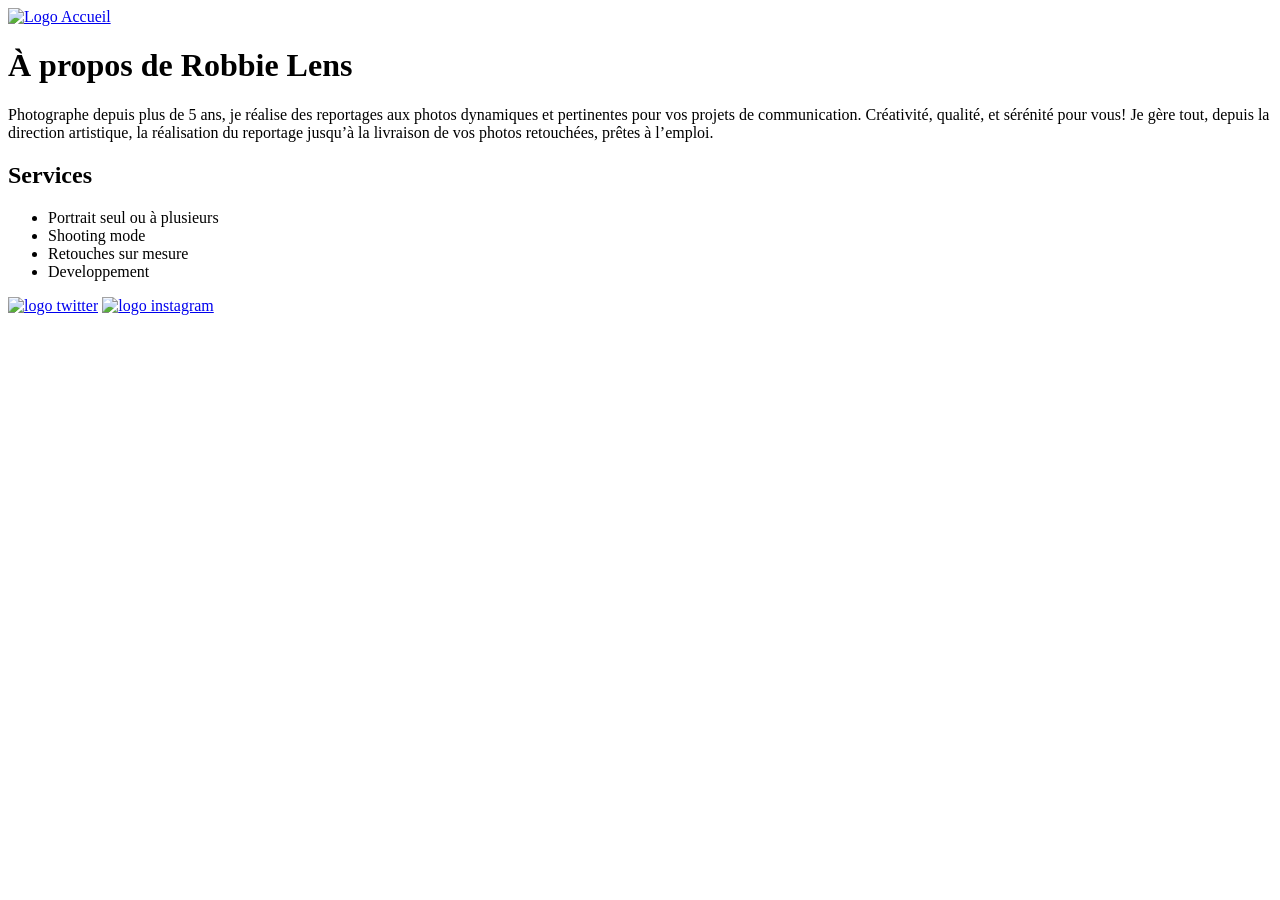
==== a-propos.html @ 66fef2c3 "i add 2 img" ====
<!DOCTYPE html>
<html lang="fr">

<head>
    <meta charset="utf-8">
    <title>À propos - Robbie Lens Photographie</title>
</head>

<body>
    <a href="index.html"><img src="images/logo.png" alt="Logo Accueil"></a>
    <h1>À propos de Robbie Lens</h1>
    <p>
        Photographe depuis plus de 5 ans, je réalise des reportages aux photos dynamiques et pertinentes pour vos
        projets de communication. Créativité, qualité, et sérénité pour vous! Je gère tout, depuis la direction
        artistique, la réalisation du reportage jusqu’à la livraison de vos photos retouchées, prêtes à l’emploi.
    </p>
    <h2>Services</h2>
    <!--  -->
    <ul>
        <li>Portrait seul ou à plusieurs</li>
        <li>Shooting mode</li>
        <li>Retouches sur mesure</li>
        <li>Developpement</li>
    </ul>
    <a target="_blank" href="https://twitter.com/"><img src="images/twitter.png" alt="logo twitter"></a>
    <a target="_blank" href="https://www.instagram.com/"><img src="images/instagram.png" alt="logo instagram"></a>
</body>

</html>
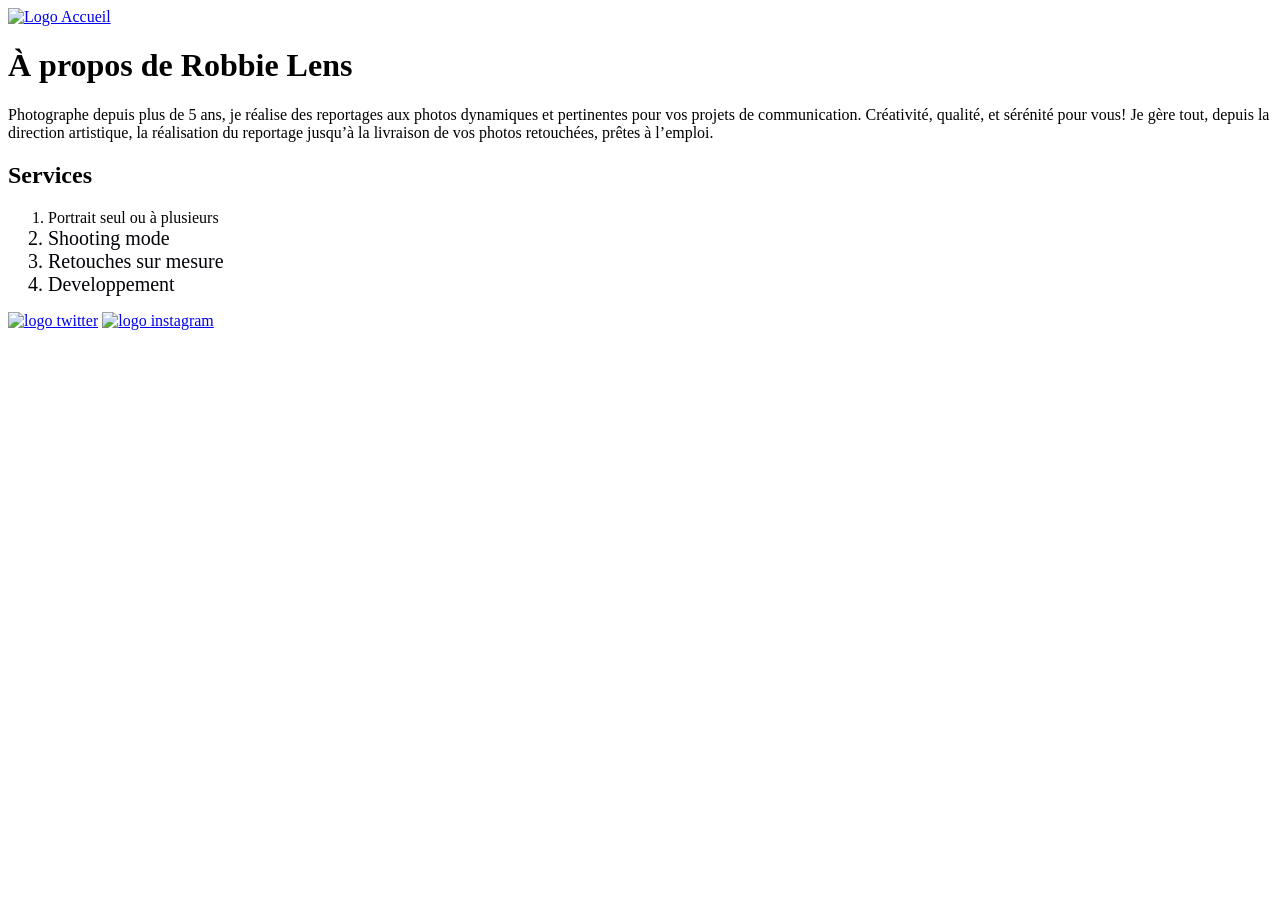
==== commit 056044b1: "i add link to img" ====
--- a/a-propos.html
+++ b/a-propos.html
@@ -4,6 +4,7 @@
 <head>
     <meta charset="utf-8">
     <title>À propos - Robbie Lens Photographie</title>
+    <link rel="stylesheet" href="styles.css">
 </head>
 
 <body>
@@ -16,14 +17,14 @@
     </p>
     <h2>Services</h2>
     <!--  -->
-    <ul>
+    <ol>
         <li>Portrait seul ou à plusieurs</li>
-        <li>Shooting mode</li>
-        <li>Retouches sur mesure</li>
-        <li>Developpement</li>
-    </ul>
+        <li class="intro">Shooting mode</li>
+        <li class="intro">Retouches sur mesure</li>
+        <li class="intro">Developpement</li>
+    </ol>
     <a target="_blank" href="https://twitter.com/"><img src="images/twitter.png" alt="logo twitter"></a>
-    <a target="_blank" href="https://www.instagram.com/"><img src="images/instagram.png" alt="logo instagram"></a>
+    <a target="_blank" href="https://www.instagram.com/"><img src="images/instagram.png" alt="logo instagram"></a> 
 </body>
 
 </html>
--- a/styles.css
+++ b/styles.css
@@ -0,0 +1,6 @@
+.intro {
+    color: rgb(2, 1, 7);
+    font-size: 20px;
+    font-family: 'Lobster', cursive;
+}
+
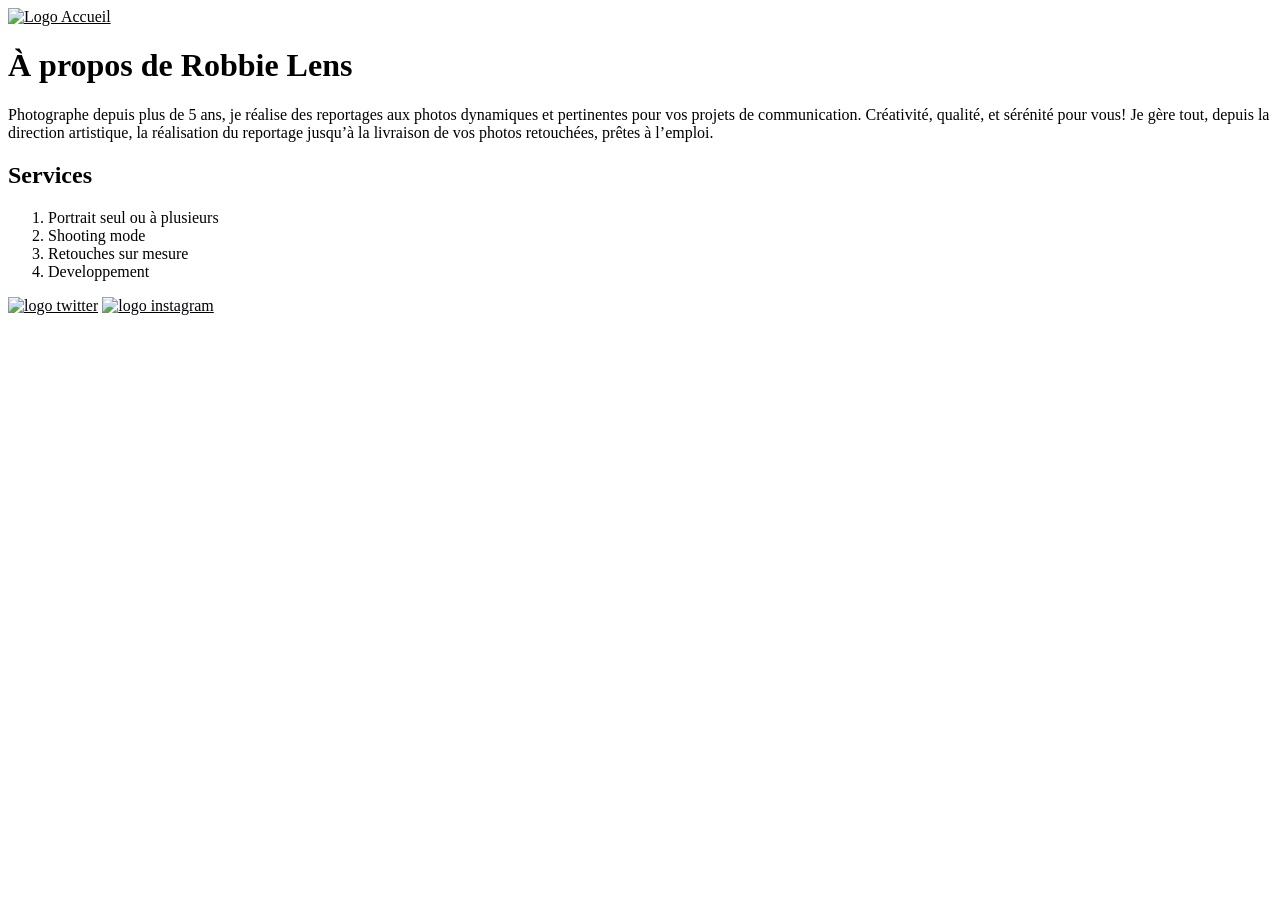
==== commit 85477949: "i add class.css and color" ====
--- a/a-propos.html
+++ b/a-propos.html
@@ -19,12 +19,15 @@
     <!--  -->
     <ol>
         <li>Portrait seul ou à plusieurs</li>
-        <li class="intro">Shooting mode</li>
-        <li class="intro">Retouches sur mesure</li>
-        <li class="intro">Developpement</li>
+        <li>Shooting mode</li>
+        <li>Retouches sur mesure</li>
+        <li>Developpement</li>
     </ol>
-    <a target="_blank" href="https://twitter.com/"><img src="images/twitter.png" alt="logo twitter"></a>
-    <a target="_blank" href="https://www.instagram.com/"><img src="images/instagram.png" alt="logo instagram"></a> 
+    <div>
+        <a target="_blank" href="https://twitter.com/"><img src="images/twitter.png" alt="logo twitter"></a>
+        <a target="_blank" href="https://www.instagram.com/"><img src="images/instagram.png" alt="logo instagram"></a>
+    </div>
+
 </body>
 
 </html>
--- a/styles.css
+++ b/styles.css
@@ -4,3 +4,10 @@
     font-family: 'Lobster', cursive;
 }
 
+a {
+    color: rgb(2, 1, 7);
+}
+
+span {
+    color: #A5B4FC;
+}
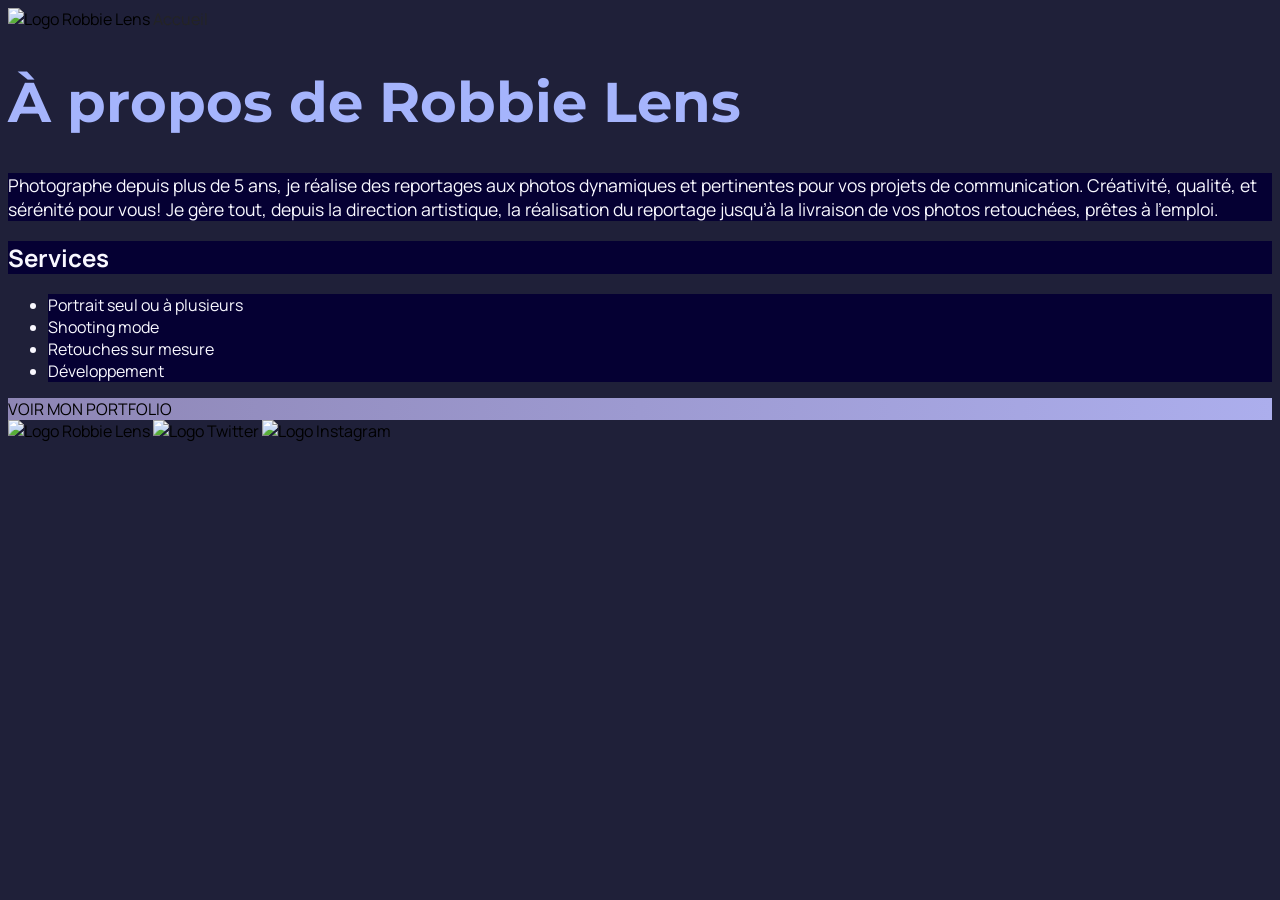
==== commit 87aa3071: "i used background" ====
--- a/a-propos.html
+++ b/a-propos.html
@@ -2,13 +2,21 @@
 <html lang="fr">
 
 <head>
-    <meta charset="utf-8">
+    <meta charset="utf-8" >
     <title>À propos - Robbie Lens Photographie</title>
-    <link rel="stylesheet" href="styles.css">
+    <link href="style.css" rel="stylesheet" >
+    <link rel="preconnect" href="https://fonts.googleapis.com">
+    <link rel="preconnect" href="https://fonts.gstatic.com" crossorigin>
+    <link href="https://fonts.googleapis.com/css2?family=Manrope&family=Montserrat&display=swap" rel="stylesheet">
 </head>
 
 <body>
-    <a href="index.html"><img src="images/logo.png" alt="Logo Accueil"></a>
+    <div>
+        <a href="index.html">
+            <img src="images/logo.png" alt="Logo Robbie Lens" >
+        </a>
+        <a href="index.html" class="liens">Accueil</a>
+    </div>
     <h1>À propos de Robbie Lens</h1>
     <p>
         Photographe depuis plus de 5 ans, je réalise des reportages aux photos dynamiques et pertinentes pour vos
@@ -16,18 +24,28 @@
         artistique, la réalisation du reportage jusqu’à la livraison de vos photos retouchées, prêtes à l’emploi.
     </p>
     <h2>Services</h2>
-    <!--  -->
-    <ol>
+    <ul>
         <li>Portrait seul ou à plusieurs</li>
         <li>Shooting mode</li>
         <li>Retouches sur mesure</li>
-        <li>Developpement</li>
-    </ol>
-    <div>
-        <a target="_blank" href="https://twitter.com/"><img src="images/twitter.png" alt="logo twitter"></a>
-        <a target="_blank" href="https://www.instagram.com/"><img src="images/instagram.png" alt="logo instagram"></a>
+        <li>Développement</li>
+    </ul>
+    <!-- Voici ici le nouvel élément ajouté 👇 -->
+    <div class="pas">
+        <a href="">VOIR MON PORTFOLIO</a>
     </div>
 
+    <div>
+        <a href="index.html">
+            <img src="images/logo.png" alt="Logo Robbie Lens" >
+        </a>
+        <a target="_blank" href="https://twitter.com/">
+            <img src="images/twitter.png" alt="Logo Twitter" >
+        </a>
+        <a target="_blank" href="https://www.instagram.com/">
+            <img src="images/instagram.png" alt="Logo Instagram" >
+        </a>
+    </div>
 </body>
 
 </html>
--- a/style.css
+++ b/style.css
@@ -0,0 +1,44 @@
+body {
+  /* Ici on utilise le sélecteur body pour appliquer une police et une taille par défaut pour les éléments */
+  font-family: 'Manrope', sans-serif;
+  font-size: 1em;
+  background-color: #1F2039;
+}
+
+a {
+  color: black;
+  text-decoration: none;
+}
+
+em {
+  color: #a5b4fc;
+  font-style: normal;
+}
+
+h1 {
+  font-size: 3.5em;
+  color: #a5b4fc;
+  font-family: 'Montserrat', sans-serif;
+}
+
+p {
+  font-size: 1.1em;
+}
+
+div.divtop {
+  background-color: white;
+}
+
+.liens {
+  color: #242424;
+}
+
+p, h2, ul li {
+  color: #F9F8FF;
+  background-color: rgb(5, 0, 51);
+}
+
+.pas {
+  background:linear-gradient(90deg, #8E86B5 , #ACAEED ); ;
+}
+
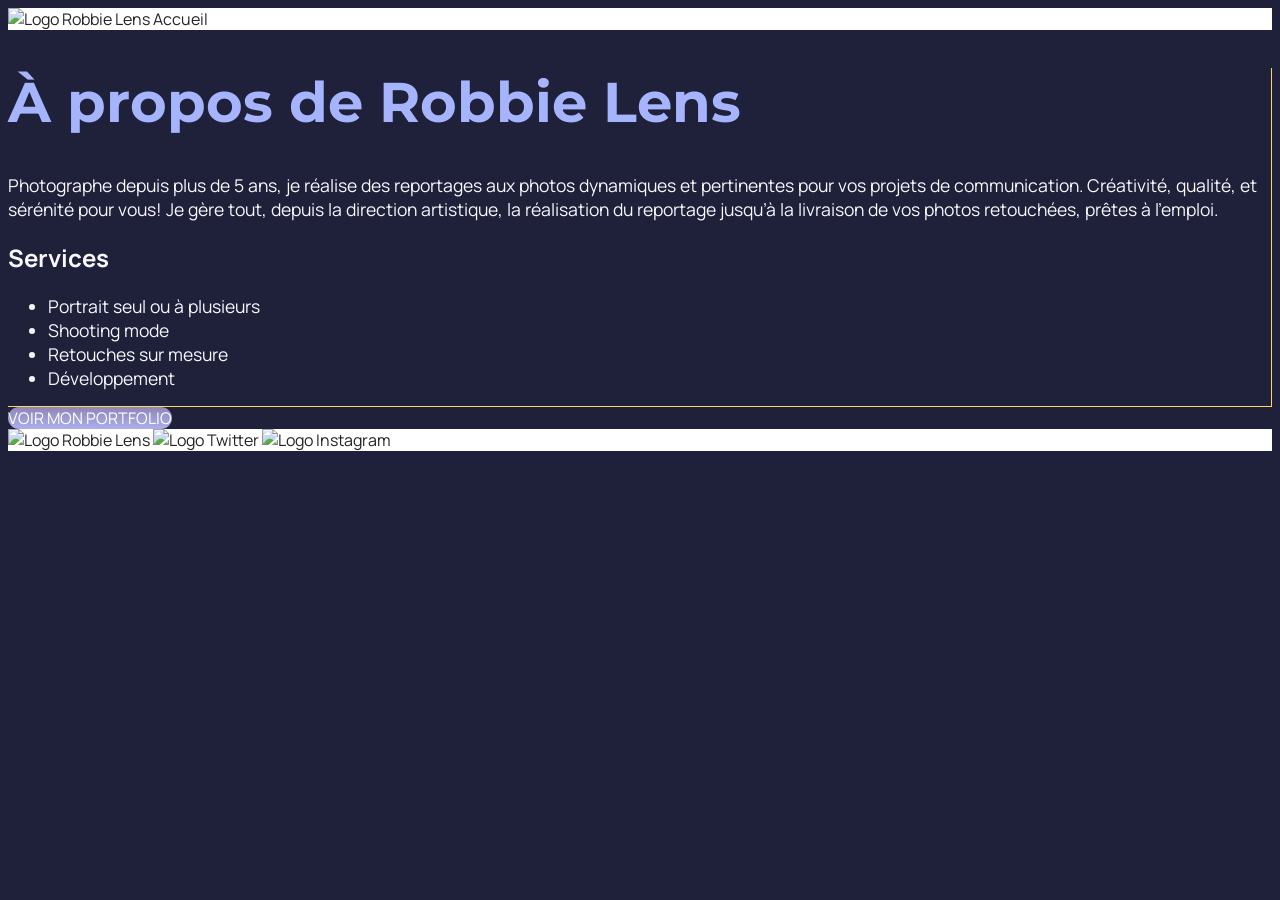
==== commit fc298ed7: "i add border" ====
--- a/a-propos.html
+++ b/a-propos.html
@@ -2,48 +2,49 @@
 <html lang="fr">
 
 <head>
-    <meta charset="utf-8" >
+    <meta charset="utf-8">
     <title>À propos - Robbie Lens Photographie</title>
-    <link href="style.css" rel="stylesheet" >
+    <link href="style.css" rel="stylesheet">
     <link rel="preconnect" href="https://fonts.googleapis.com">
     <link rel="preconnect" href="https://fonts.gstatic.com" crossorigin>
     <link href="https://fonts.googleapis.com/css2?family=Manrope&family=Montserrat&display=swap" rel="stylesheet">
 </head>
 
 <body>
+    <div class="entete">
+        <a href="index.html">
+            <img src="images/logo.png" alt="Logo Robbie Lens">
+        </a>
+        <a href="index.html">Accueil</a>
+    </div>
+    <div class="contenu">
+        <h1>À propos de Robbie Lens</h1>
+        <p>
+            Photographe depuis plus de 5 ans, je réalise des reportages aux photos dynamiques et pertinentes pour vos
+            projets de communication. Créativité, qualité, et sérénité pour vous! Je gère tout, depuis la direction
+            artistique, la réalisation du reportage jusqu’à la livraison de vos photos retouchées, prêtes à l’emploi.
+        </p>
+        <h2>Services</h2>
+        <ul>
+            <li>Portrait seul ou à plusieurs</li>
+            <li>Shooting mode</li>
+            <li>Retouches sur mesure</li>
+            <li>Développement</li>
+        </ul>
+    </div>
     <div>
-        <a href="index.html">
-            <img src="images/logo.png" alt="Logo Robbie Lens" >
-        </a>
-        <a href="index.html" class="liens">Accueil</a>
-    </div>
-    <h1>À propos de Robbie Lens</h1>
-    <p>
-        Photographe depuis plus de 5 ans, je réalise des reportages aux photos dynamiques et pertinentes pour vos
-        projets de communication. Créativité, qualité, et sérénité pour vous! Je gère tout, depuis la direction
-        artistique, la réalisation du reportage jusqu’à la livraison de vos photos retouchées, prêtes à l’emploi.
-    </p>
-    <h2>Services</h2>
-    <ul>
-        <li>Portrait seul ou à plusieurs</li>
-        <li>Shooting mode</li>
-        <li>Retouches sur mesure</li>
-        <li>Développement</li>
-    </ul>
-    <!-- Voici ici le nouvel élément ajouté 👇 -->
-    <div class="pas">
-        <a href="">VOIR MON PORTFOLIO</a>
+        <a href="" class="cta">VOIR MON PORTFOLIO</a>
     </div>
 
-    <div>
+    <div class="pied-de-page">
         <a href="index.html">
-            <img src="images/logo.png" alt="Logo Robbie Lens" >
+            <img src="images/logo.png" alt="Logo Robbie Lens">
         </a>
         <a target="_blank" href="https://twitter.com/">
-            <img src="images/twitter.png" alt="Logo Twitter" >
+            <img src="images/twitter.png" alt="Logo Twitter">
         </a>
         <a target="_blank" href="https://www.instagram.com/">
-            <img src="images/instagram.png" alt="Logo Instagram" >
+            <img src="images/instagram.png" alt="Logo Instagram">
         </a>
     </div>
 </body>
--- a/style.css
+++ b/style.css
@@ -1,12 +1,11 @@
 body {
-  /* Ici on utilise le sélecteur body pour appliquer une police et une taille par défaut pour les éléments */
   font-family: 'Manrope', sans-serif;
   font-size: 1em;
-  background-color: #1F2039;
+  background-color: #1f2039;
 }
 
 a {
-  color: black;
+  color: #242424;
   text-decoration: none;
 }
 
@@ -21,24 +20,29 @@
   font-family: 'Montserrat', sans-serif;
 }
 
-p {
-  font-size: 1.1em;
+h2 {
+  color: #f9f8ff;
 }
 
-div.divtop {
+p,
+li {
+  font-size: 1.1em;
+  color: #f9f8ff;
+}
+
+.entete,
+.pied-de-page {
   background-color: white;
 }
 
-.liens {
-  color: #242424;
+.cta {
+  background: linear-gradient(#8e86b5, #acaeed);
+  color: white;
+  border: 5px olive;
+  border-radius: 50px;
 }
 
-p, h2, ul li {
-  color: #F9F8FF;
-  background-color: rgb(5, 0, 51);
-}
-
-.pas {
-  background:linear-gradient(90deg, #8E86B5 , #ACAEED ); ;
-}
-
+.contenu {
+  border-right: 1px solid #f9d85b;
+  border-bottom: 1px solid #f9d85b;
+}
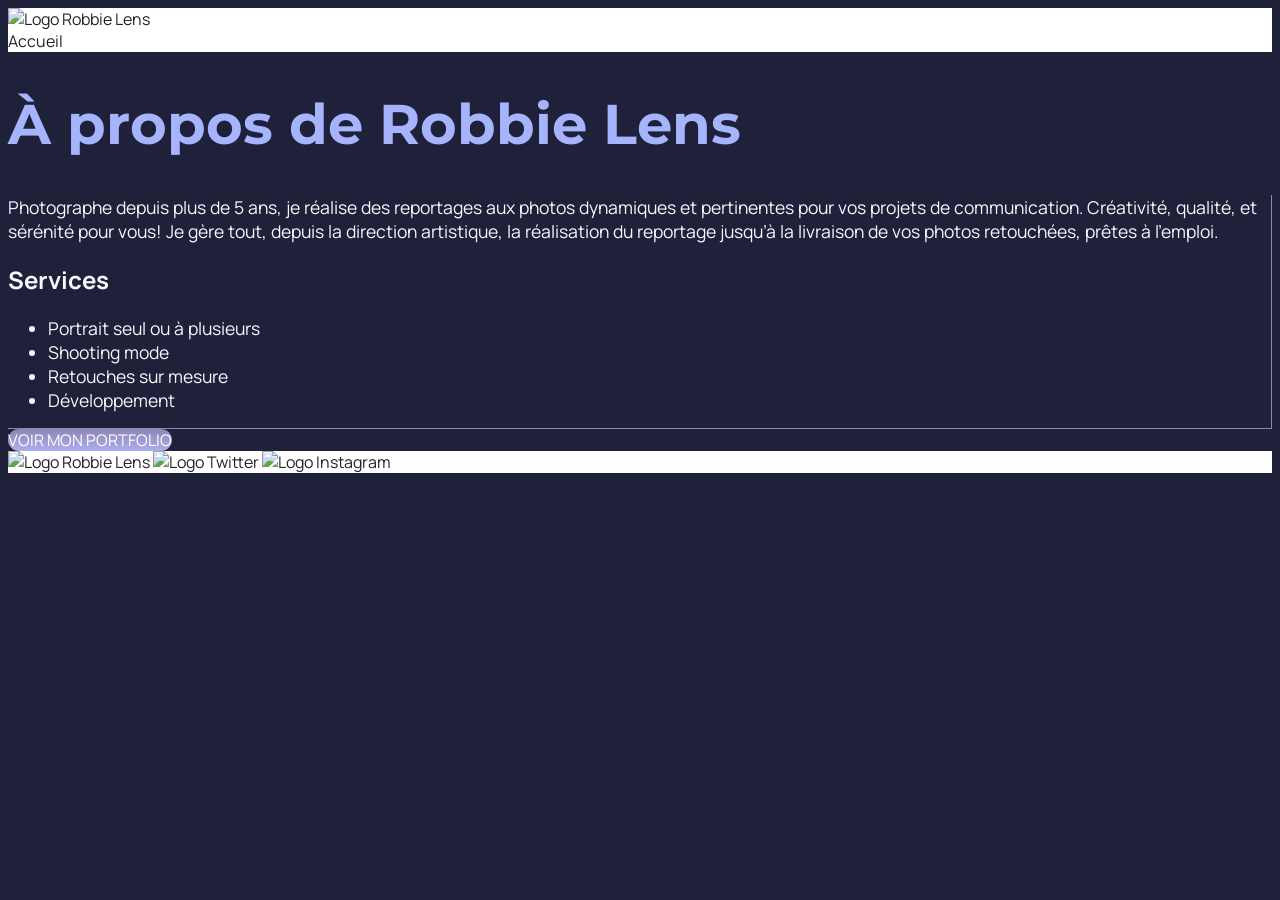
==== commit a932094e: "add header and footer" ====
--- a/a-propos.html
+++ b/a-propos.html
@@ -11,42 +11,54 @@
 </head>
 
 <body>
-    <div class="entete">
-        <a href="index.html">
-            <img src="images/logo.png" alt="Logo Robbie Lens">
-        </a>
-        <a href="index.html">Accueil</a>
-    </div>
-    <div class="contenu">
+    <header>
+        <div >
+            <a href="index.html" class="lien-icone">
+                <img src="images/logo.png" alt="Logo Robbie Lens">
+            </a>
+            <nav>
+                <a href="index.html">Accueil</a>
+            </nav>
+        </div>
+    </header>
+    <main>
         <h1>À propos de Robbie Lens</h1>
-        <p>
-            Photographe depuis plus de 5 ans, je réalise des reportages aux photos dynamiques et pertinentes pour vos
-            projets de communication. Créativité, qualité, et sérénité pour vous! Je gère tout, depuis la direction
-            artistique, la réalisation du reportage jusqu’à la livraison de vos photos retouchées, prêtes à l’emploi.
-        </p>
-        <h2>Services</h2>
-        <ul>
-            <li>Portrait seul ou à plusieurs</li>
-            <li>Shooting mode</li>
-            <li>Retouches sur mesure</li>
-            <li>Développement</li>
-        </ul>
-    </div>
-    <div>
-        <a href="" class="cta">VOIR MON PORTFOLIO</a>
-    </div>
+        <div class="carre-contenu">
+            <p>
+                Photographe depuis plus de 5 ans, je réalise des reportages aux photos dynamiques et pertinentes pour
+                vos
+                projets de communication. Créativité, qualité, et sérénité pour vous! Je gère tout, depuis la direction
+                artistique, la réalisation du reportage jusqu’à la livraison de vos photos retouchées, prêtes à
+                l’emploi.
+            </p>
+            <h2>Services</h2>
+            <ul>
+                <li>Portrait seul ou à plusieurs</li>
+                <li>Shooting mode</li>
+                <li>Retouches sur mesure</li>
+                <li>Développement</li>
+            </ul>
+        </div>
 
-    <div class="pied-de-page">
-        <a href="index.html">
-            <img src="images/logo.png" alt="Logo Robbie Lens">
-        </a>
-        <a target="_blank" href="https://twitter.com/">
-            <img src="images/twitter.png" alt="Logo Twitter">
-        </a>
-        <a target="_blank" href="https://www.instagram.com/">
-            <img src="images/instagram.png" alt="Logo Instagram">
-        </a>
-    </div>
+        <div>
+            <nav>
+                <a href="" class="cta">VOIR MON PORTFOLIO</a>
+            </nav>
+        </div>
+    </main>
+    <footer>
+        <div>
+            <a href="index.html" class="lien-icone">
+                <img src="images/logo.png" alt="Logo Robbie Lens">
+            </a>
+            <a target="_blank" href="https://twitter.com/" class="lien-icone">
+                <img src="images/twitter.png" alt="Logo Twitter">
+            </a>
+            <a target="_blank" href="https://www.instagram.com/" class="lien-icone">
+                <img src="images/instagram.png" alt="Logo Instagram">
+            </a>
+        </div>
+    </footer>
 </body>
 
 </html>
--- a/style.css
+++ b/style.css
@@ -30,19 +30,31 @@
   color: #f9f8ff;
 }
 
-.entete,
-.pied-de-page {
+header,
+footer {
   background-color: white;
 }
 
 .cta {
   background: linear-gradient(#8e86b5, #acaeed);
   color: white;
-  border: 5px olive;
   border-radius: 50px;
 }
 
-.contenu {
-  border-right: 1px solid #f9d85b;
-  border-bottom: 1px solid #f9d85b;
-}+a:hover {
+  text-decoration: underline;
+}
+
+.cta:hover {
+  background: linear-gradient(#696484, #8788ba);
+  text-decoration: none;
+}
+
+.lien-icone:hover {
+  opacity: 0.5;
+}
+
+.carre-contenu {
+  border-right: 1px solid #8e86b5;
+  border-bottom: 1px solid #8e86b5;
+}
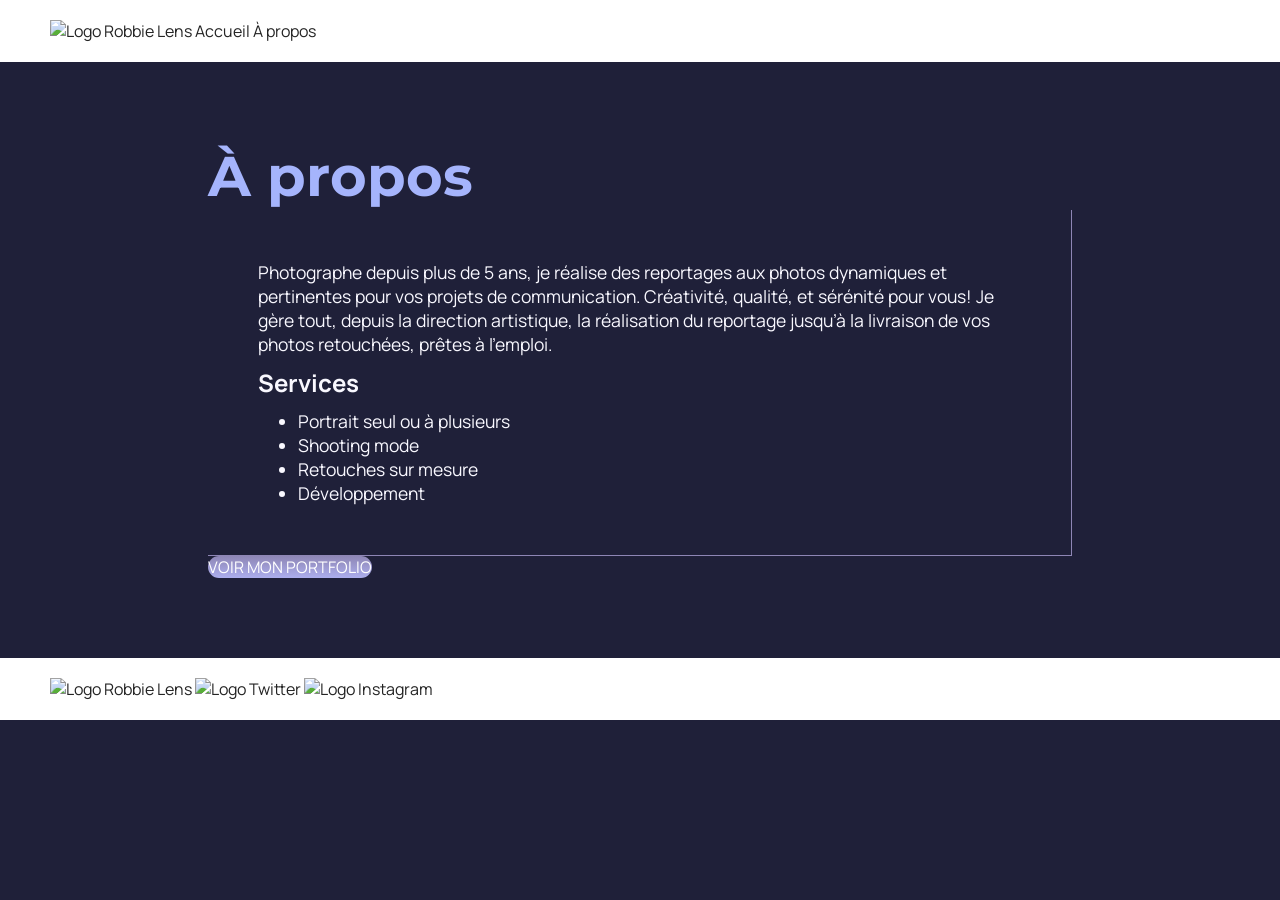
==== commit a98875cc: "i add margin" ====
--- a/a-propos.html
+++ b/a-propos.html
@@ -12,52 +12,50 @@
 
 <body>
     <header>
-        <div >
+        <nav>
             <a href="index.html" class="lien-icone">
                 <img src="images/logo.png" alt="Logo Robbie Lens">
             </a>
-            <nav>
-                <a href="index.html">Accueil</a>
-            </nav>
-        </div>
+            <a href="index.html">Accueil</a>
+            <a href="a-propos.html">À propos</a>
+        </nav>
     </header>
-    <main>
-        <h1>À propos de Robbie Lens</h1>
-        <div class="carre-contenu">
-            <p>
-                Photographe depuis plus de 5 ans, je réalise des reportages aux photos dynamiques et pertinentes pour
-                vos
-                projets de communication. Créativité, qualité, et sérénité pour vous! Je gère tout, depuis la direction
-                artistique, la réalisation du reportage jusqu’à la livraison de vos photos retouchées, prêtes à
-                l’emploi.
-            </p>
-            <h2>Services</h2>
-            <ul>
-                <li>Portrait seul ou à plusieurs</li>
-                <li>Shooting mode</li>
-                <li>Retouches sur mesure</li>
-                <li>Développement</li>
-            </ul>
-        </div>
-
-        <div>
-            <nav>
+    <main class="a-propos-main">
+        <section>
+            <h1>À propos</h1>
+            <div class="carre-contenu">
+                <p>
+                    Photographe depuis plus de 5 ans, je réalise des reportages aux photos dynamiques et pertinentes
+                    pour
+                    vos
+                    projets de communication. Créativité, qualité, et sérénité pour vous! Je gère tout, depuis la
+                    direction
+                    artistique, la réalisation du reportage jusqu’à la livraison de vos photos retouchées, prêtes à
+                    l’emploi.
+                </p>
+                <h2>Services</h2>
+                <ul>
+                    <li>Portrait seul ou à plusieurs</li>
+                    <li>Shooting mode</li>
+                    <li>Retouches sur mesure</li>
+                    <li>Développement</li>
+                </ul>
+            </div>
+            <div>
                 <a href="" class="cta">VOIR MON PORTFOLIO</a>
-            </nav>
-        </div>
+            </div>
+        </section>
     </main>
     <footer>
-        <div>
-            <a href="index.html" class="lien-icone">
-                <img src="images/logo.png" alt="Logo Robbie Lens">
-            </a>
-            <a target="_blank" href="https://twitter.com/" class="lien-icone">
-                <img src="images/twitter.png" alt="Logo Twitter">
-            </a>
-            <a target="_blank" href="https://www.instagram.com/" class="lien-icone">
-                <img src="images/instagram.png" alt="Logo Instagram">
-            </a>
-        </div>
+        <a href="index.html" class="lien-icone">
+            <img src="images/logo.png" alt="Logo Robbie Lens">
+        </a>
+        <a target="_blank" href="https://twitter.com/" class="lien-icone">
+            <img src="images/twitter.png" alt="Logo Twitter">
+        </a>
+        <a target="_blank" href="https://www.instagram.com/" class="lien-icone">
+            <img src="images/instagram.png" alt="Logo Instagram">
+        </a>
     </footer>
 </body>
 
--- a/style.css
+++ b/style.css
@@ -1,3 +1,7 @@
+* {
+  margin: 0;
+}
+
 body {
   font-family: 'Manrope', sans-serif;
   font-size: 1em;
@@ -22,6 +26,7 @@
 
 h2 {
   color: #f9f8ff;
+  margin: 10px 0 10px 0;
 }
 
 p,
@@ -32,6 +37,7 @@
 
 header,
 footer {
+  padding: 20px 50px 20px 50px;
   background-color: white;
 }
 
@@ -55,6 +61,17 @@
 }
 
 .carre-contenu {
+  padding: 50px;
   border-right: 1px solid #8e86b5;
   border-bottom: 1px solid #8e86b5;
 }
+
+section {
+  padding: 80px;
+}
+
+.a-propos-main{
+  width: 80%;
+  margin: auto;
+
+}
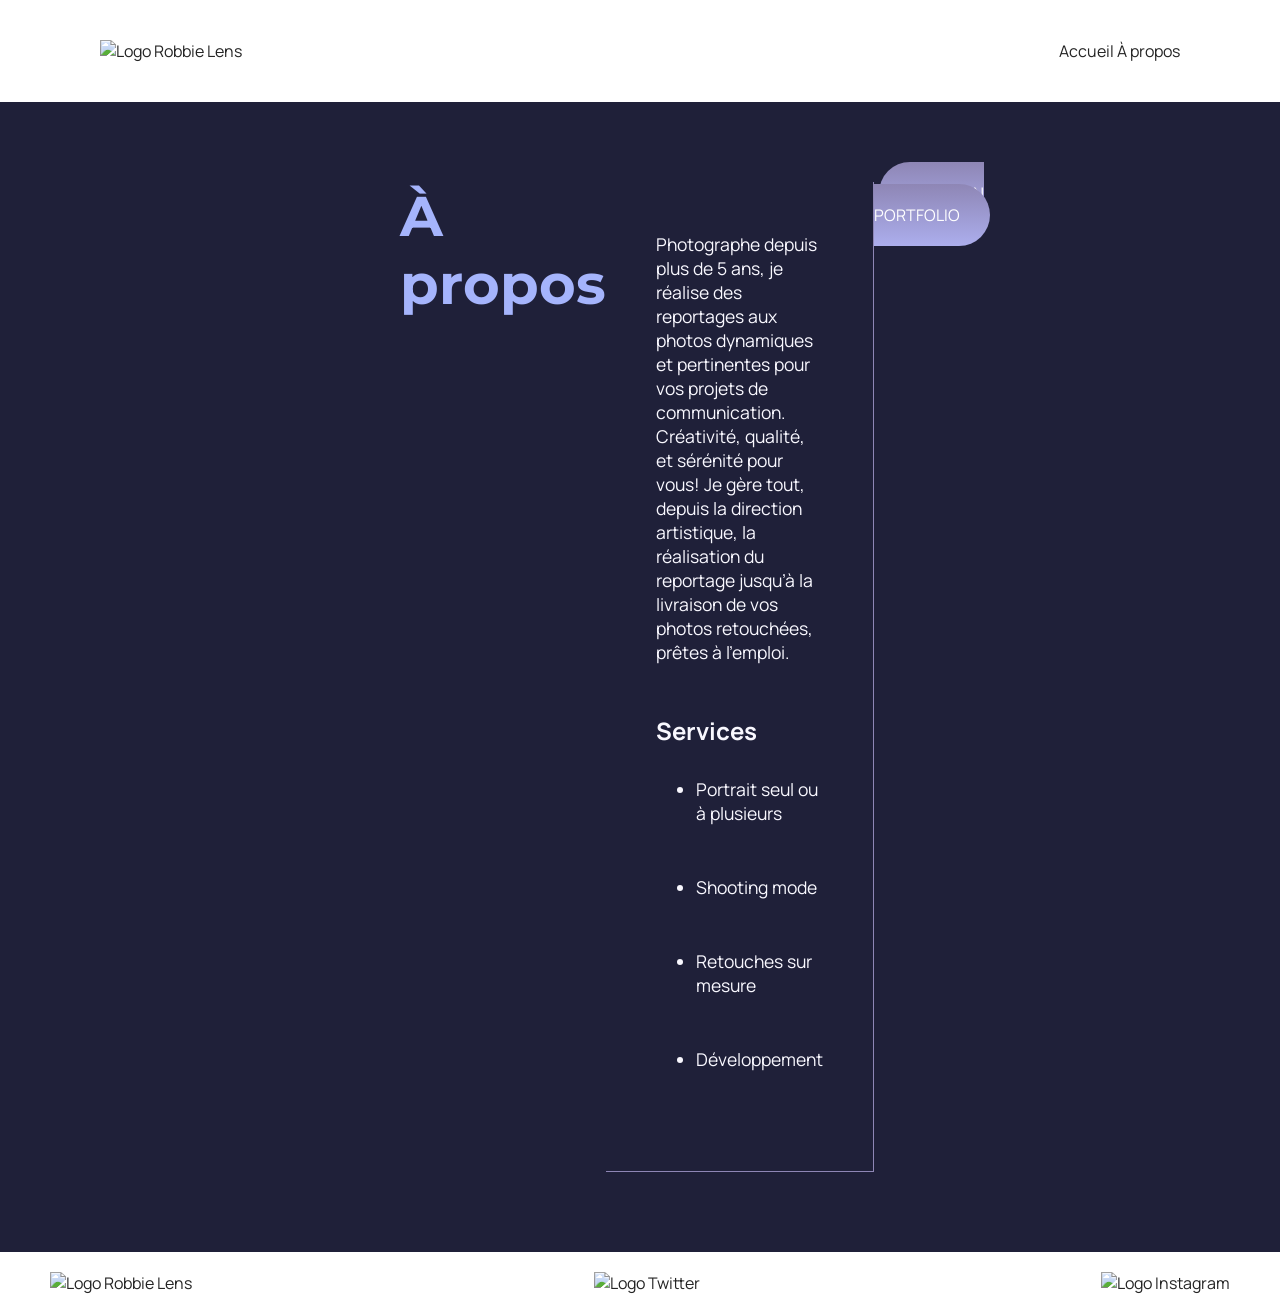
==== commit db39d840: "je sais plus" ====
--- a/a-propos.html
+++ b/a-propos.html
@@ -2,22 +2,25 @@
 <html lang="fr">
 
 <head>
-    <meta charset="utf-8">
+    <meta charset="utf-8" >
     <title>À propos - Robbie Lens Photographie</title>
-    <link href="style.css" rel="stylesheet">
+    <link href="style.css" rel="stylesheet" >
     <link rel="preconnect" href="https://fonts.googleapis.com">
     <link rel="preconnect" href="https://fonts.gstatic.com" crossorigin>
     <link href="https://fonts.googleapis.com/css2?family=Manrope&family=Montserrat&display=swap" rel="stylesheet">
 </head>
 
 <body>
+
     <header>
         <nav>
             <a href="index.html" class="lien-icone">
-                <img src="images/logo.png" alt="Logo Robbie Lens">
+                <img src="images/logo.png" alt="Logo Robbie Lens" >
             </a>
+        <div>
             <a href="index.html">Accueil</a>
             <a href="a-propos.html">À propos</a>
+        </div>
         </nav>
     </header>
     <main class="a-propos-main">
@@ -48,13 +51,13 @@
     </main>
     <footer>
         <a href="index.html" class="lien-icone">
-            <img src="images/logo.png" alt="Logo Robbie Lens">
+            <img src="images/logo.png" alt="Logo Robbie Lens" >
         </a>
         <a target="_blank" href="https://twitter.com/" class="lien-icone">
-            <img src="images/twitter.png" alt="Logo Twitter">
+            <img src="images/twitter.png" alt="Logo Twitter" >
         </a>
         <a target="_blank" href="https://www.instagram.com/" class="lien-icone">
-            <img src="images/instagram.png" alt="Logo Instagram">
+            <img src="images/instagram.png" alt="Logo Instagram" >
         </a>
     </footer>
 </body>
--- a/style.css
+++ b/style.css
@@ -26,25 +26,27 @@
 
 h2 {
   color: #f9f8ff;
-  margin: 10px 0 10px 0;
 }
 
 p,
 li {
+  margin: 0 0 50px 0;
   font-size: 1.1em;
   color: #f9f8ff;
 }
 
 header,
 footer {
-  padding: 20px 50px 20px 50px;
   background-color: white;
+  padding: 20px 50px;
 }
 
 .cta {
   background: linear-gradient(#8e86b5, #acaeed);
   color: white;
   border-radius: 50px;
+  margin: 5px;
+  padding: 20px 30px;
 }
 
 a:hover {
@@ -54,6 +56,7 @@
 .cta:hover {
   background: linear-gradient(#696484, #8788ba);
   text-decoration: none;
+
 }
 
 .lien-icone:hover {
@@ -61,17 +64,37 @@
 }
 
 .carre-contenu {
-  padding: 50px;
   border-right: 1px solid #8e86b5;
   border-bottom: 1px solid #8e86b5;
+  padding: 50px;
+}
+
+.carre-contenu h2 {
+  margin-top: 30px;
+}
+
+.carre-contenu ul {
+  margin-top: 30px;
 }
 
 section {
+  display: flex;
+  justify-content: space-between;
   padding: 80px;
+  
 }
 
-.a-propos-main{
-  width: 80%;
+.a-propos-main {
+  width: 50%;
   margin: auto;
+}
 
+
+nav,footer {
+  display: flex;
+  justify-content: space-between;
+  align-items: center;
+  padding: 20px 50px;
 }
+
+
